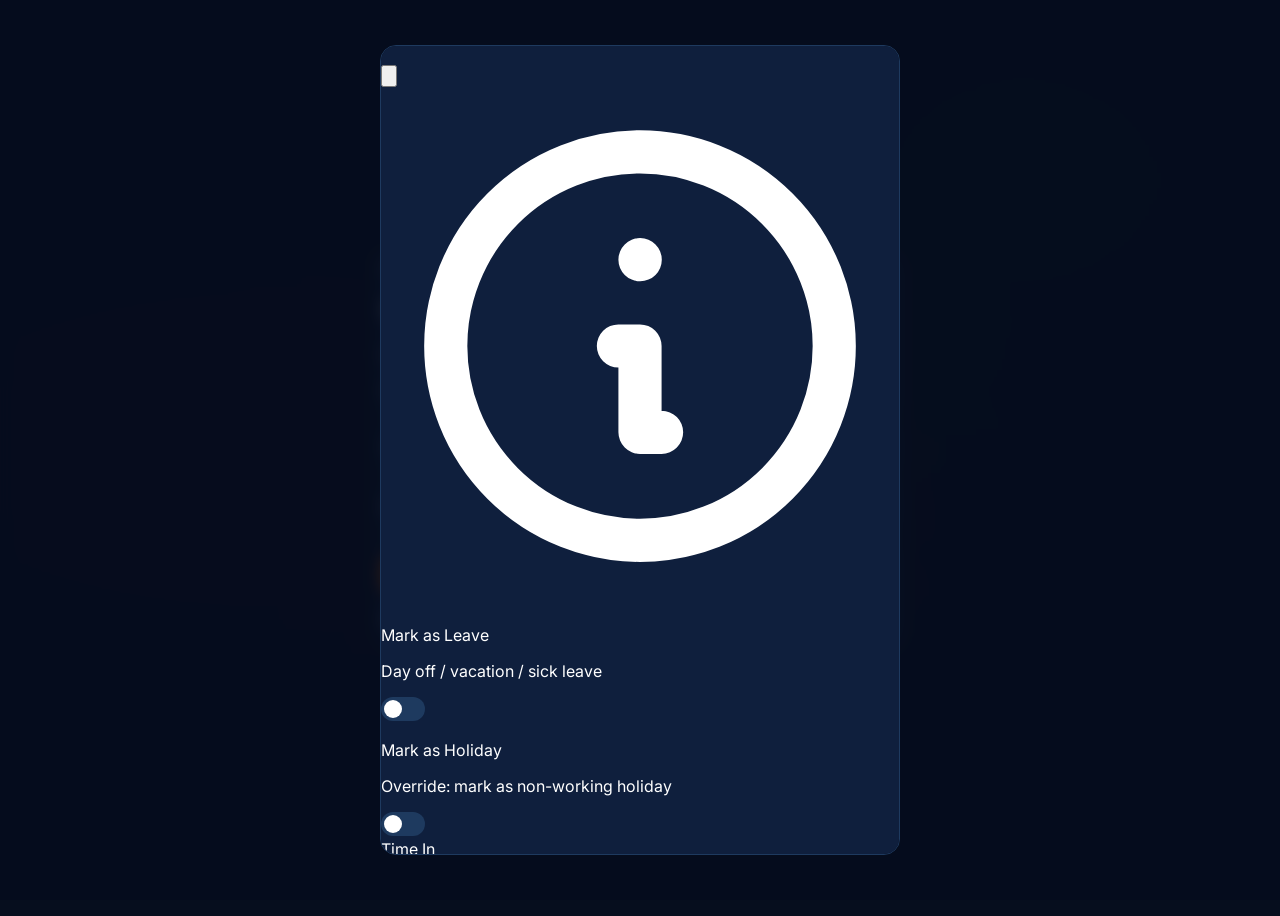
==== app.html @ bf080480 "Add Vercel Analytics for tracking page views in app and index HTML files" ====
<!DOCTYPE html>
<html lang="en" class="dark">
<head>
  <meta charset="UTF-8" />
  <meta name="viewport" content="width=device-width, initial-scale=1.0" />
  <title>InternTrack — Designblue Philippines Inc.</title>
  <!-- Vercel Analytics — tracks page views, no cookies, GDPR-friendly -->
  <script>window.va = window.va || function () { (window.vaq = window.vaq || []).push(arguments); };</script>
  <script defer src="/_vercel/insights/script.js"></script>

  <script src="https://cdn.tailwindcss.com"></script>
  <link rel="preconnect" href="https://fonts.googleapis.com" />
  <link href="https://fonts.googleapis.com/css2?family=Inter:wght@300;400;500;600;700;800&display=swap" rel="stylesheet" />
  <link rel="stylesheet" href="styles.css" />

  <!-- Firebase SDK (auth only — no database needed) -->
  <script src="https://www.gstatic.com/firebasejs/9.23.0/firebase-app-compat.js"></script>
  <script src="https://www.gstatic.com/firebasejs/9.23.0/firebase-auth-compat.js"></script>
  <script src="firebase-config.js"></script>
</head>
<body>

<div class="bg-animated"></div>

<!-- App Shell -->
<div id="app" class="relative z-10 min-h-screen flex flex-col">

  <!-- Navbar -->
  <nav class="sticky top-0 z-50 border-b border-[#1e3a5f] bg-[#060E1E]/90 backdrop-blur-md">
    <div class="max-w-6xl mx-auto px-4 py-3 flex items-center justify-between">

      <!-- Logo -->
      <a href="index.html" class="flex items-center gap-3 no-underline">
        <div class="w-8 h-8 rounded-lg bg-gradient-to-br from-[#FF6B00] to-[#FF8C00] flex items-center justify-center font-black text-sm">IT</div>
        <span class="font-bold text-white text-lg">InternTrack</span>
      </a>

      <!-- Nav + user -->
      <div class="flex items-center gap-1">
        <button class="nav-link" id="nav-dashboard" onclick="showView('dashboard')">Dashboard</button>
        <button class="nav-link" id="nav-calendar"  onclick="showView('calendar')">Calendar</button>
        <button class="nav-link" id="nav-settings"  onclick="showView('settings')">
          <svg class="w-4 h-4" fill="none" stroke="currentColor" viewBox="0 0 24 24">
            <path stroke-linecap="round" stroke-linejoin="round" stroke-width="2"
              d="M10.325 4.317c.426-1.756 2.924-1.756 3.35 0a1.724 1.724 0 002.573 1.066c1.543-.94 3.31.826 2.37 2.37a1.724 1.724 0 001.065 2.572c1.756.426 1.756 2.924 0 3.35a1.724 1.724 0 00-1.066 2.573c.94 1.543-.826 3.31-2.37 2.37a1.724 1.724 0 00-2.572 1.065c-.426 1.756-2.924 1.756-3.35 0a1.724 1.724 0 00-2.573-1.066c-1.543.94-3.31-.826-2.37-2.37a1.724 1.724 0 00-1.065-2.572c-1.756-.426-1.756-2.924 0-3.35a1.724 1.724 0 001.066-2.573c-.94-1.543.826-3.31 2.37-2.37.996.608 2.296.07 2.572-1.065z"/>
            <circle cx="12" cy="12" r="3"/>
          </svg>
        </button>

        <!-- User info + sign out (shown when logged in) -->
        <div id="user-info" class="hidden items-center gap-2 ml-2 pl-2 border-l border-[#1e3a5f]">
          <img id="user-avatar" class="w-7 h-7 rounded-full object-cover hidden" src="" alt="" />
          <span id="user-email" class="text-xs text-[#475569] max-w-[120px] truncate hidden md:block"></span>
          <button onclick="signOutUser()" class="nav-link text-xs px-2 py-1 text-[#475569] hover:text-[#EF4444]" title="Sign out">
            <svg class="w-4 h-4" fill="none" stroke="currentColor" viewBox="0 0 24 24">
              <path stroke-linecap="round" stroke-linejoin="round" stroke-width="2" d="M17 16l4-4m0 0l-4-4m4 4H7m6 4v1a3 3 0 01-3 3H6a3 3 0 01-3-3V7a3 3 0 013-3h4a3 3 0 013 3v1"/>
            </svg>
          </button>
        </div>
      </div>
    </div>
  </nav>

  <!-- Loading overlay (while checking auth) -->
  <div id="auth-loading" class="fixed inset-0 z-50 bg-[#060E1E] flex flex-col items-center justify-center">
    <div class="w-12 h-12 rounded-xl bg-gradient-to-br from-[#FF6B00] to-[#FF8C00] flex items-center justify-center font-black text-lg mb-4" style="animation:spin 2s linear infinite">IT</div>
    <p class="text-[#475569] text-sm">Loading...</p>
  </div>

  <!-- Main Content -->
  <main class="flex-1 max-w-6xl mx-auto px-4 py-6 w-full">
    <div id="view-dashboard" class="view hidden"></div>
    <div id="view-calendar"  class="view hidden"></div>
    <div id="view-settings"  class="view hidden"></div>
  </main>

</div>

<!-- Onboarding Modal -->
<div id="modal-onboarding" class="modal-backdrop hidden">
  <div class="modal-box p-8">
    <div class="flex items-center gap-3 mb-6">
      <div class="w-10 h-10 rounded-xl bg-gradient-to-br from-[#FF6B00] to-[#FF8C00] flex items-center justify-center font-black">IT</div>
      <div>
        <h2 class="text-xl font-bold text-white">Welcome to InternTrack</h2>
        <p class="text-[#94A3B8] text-sm">Let's set up your internship profile</p>
      </div>
    </div>
    <div class="space-y-4">
      <div>
        <label class="block text-sm font-medium text-[#94A3B8] mb-1.5">Company Name</label>
        <input id="ob-company" class="input-field" type="text" value="Designblue Philippines Inc." placeholder="Your company name" />
      </div>
      <div>
        <label class="block text-sm font-medium text-[#94A3B8] mb-1.5">Total Required Internship Hours</label>
        <input id="ob-hours" class="input-field" type="number" placeholder="e.g. 486" min="1" />
      </div>
      <div>
        <label class="block text-sm font-medium text-[#94A3B8] mb-1.5">Internship Start Date</label>
        <input id="ob-start" class="input-field" type="date" />
      </div>
    </div>
    <div class="mt-6 flex gap-3">
      <button class="btn-primary flex-1 text-sm py-3" onclick="saveOnboarding()">Save &amp; Start Tracking</button>
    </div>
    <p class="text-center text-xs text-[#475569] mt-3">All data is stored locally on your device</p>
  </div>
</div>

<!-- Day Log Modal -->
<div id="modal-daylog" class="modal-backdrop hidden" onclick="closeDayLogOutside(event)">
  <div class="modal-box p-6" id="daylog-box">

    <div class="flex items-start justify-between mb-4">
      <div>
        <h3 class="text-lg font-bold text-white" id="daylog-title"></h3>
        <p class="text-[#94A3B8] text-sm" id="daylog-subtitle"></p>
      </div>
      <button onclick="closeDayLog()" class="text-[#475569] hover:text-white transition-colors p-1">
        <svg class="w-5 h-5" fill="none" stroke="currentColor" viewBox="0 0 24 24">
          <path stroke-linecap="round" stroke-linejoin="round" stroke-width="2" d="M6 18L18 6M6 6l12 12"/>
        </svg>
      </button>
    </div>

    <!-- Holiday notice -->
    <div id="daylog-holiday-notice" class="hidden mb-4 p-3 rounded-lg bg-[#FF6B00]/10 border border-[#FF6B00]/30 text-sm text-[#FF6B00] flex items-center gap-2">
      <svg class="w-4 h-4 flex-shrink-0" fill="none" stroke="currentColor" viewBox="0 0 24 24">
        <path stroke-linecap="round" stroke-linejoin="round" stroke-width="2" d="M13 16h-1v-4h-1m1-4h.01M21 12a9 9 0 11-18 0 9 9 0 0118 0z"/>
      </svg>
      <span id="daylog-holiday-name"></span>
    </div>

    <!-- Toggles -->
    <div class="space-y-3 mb-5">
      <div class="flex items-center justify-between p-3 rounded-lg bg-[#0A1628] border border-[#1e3a5f]">
        <div>
          <p class="text-sm font-medium text-white">Mark as Leave</p>
          <p class="text-xs text-[#475569]">Day off / vacation / sick leave</p>
        </div>
        <button class="toggle-btn" id="toggle-leave" onclick="toggleLeave()"></button>
      </div>
      <div class="flex items-center justify-between p-3 rounded-lg bg-[#0A1628] border border-[#1e3a5f]">
        <div>
          <p class="text-sm font-medium text-white">Mark as Holiday</p>
          <p class="text-xs text-[#475569]">Override: mark as non-working holiday</p>
        </div>
        <button class="toggle-btn" id="toggle-holiday" onclick="toggleHoliday()"></button>
      </div>
    </div>

    <!-- Time logging -->
    <div id="daylog-timesection">
      <div class="border-t border-[#1e3a5f] pt-4 space-y-4">
        <div class="grid grid-cols-2 gap-3">
          <div>
            <label class="block text-xs font-medium text-[#94A3B8] mb-1.5">Time In</label>
            <input id="dl-timein" class="input-field text-sm" type="time" onchange="calcHours()" />
          </div>
          <div>
            <label class="block text-xs font-medium text-[#94A3B8] mb-1.5">Time Out</label>
            <input id="dl-timeout" class="input-field text-sm" type="time" onchange="calcHours()" />
          </div>
        </div>
        <div class="flex items-center justify-between p-3 rounded-lg bg-[#0A1628] border border-[#1e3a5f]">
          <div>
            <p class="text-sm font-medium text-white">Lunch Break</p>
            <p class="text-xs text-[#475569]">Toggle on to include break in hours (no deduction)</p>
          </div>
          <button class="toggle-btn" id="toggle-lunch" onclick="toggleLunch()"></button>
        </div>
        <div id="hours-display" class="p-3 rounded-lg bg-[#060E1E] border border-[#1e3a5f] text-center">
          <p class="text-xs text-[#475569] mb-0.5">Hours Rendered</p>
          <p class="text-2xl font-bold text-[#22C55E]" id="hours-value">—</p>
        </div>
      </div>
    </div>

    <div class="flex gap-3 mt-5">
      <button class="btn-primary flex-1 text-sm py-2.5" onclick="saveDayLog()">Save Log</button>
      <button class="btn-danger text-sm py-2.5 px-4"    onclick="clearDayLog()">Clear</button>
    </div>
  </div>
</div>

<style>
  @keyframes spin {
    0%   { transform: rotate(0deg); }
    100% { transform: rotate(360deg); }
  }
</style>

<script src="app.js"></script>
</body>
</html>
---- styles.css ----
* {
  font-family: 'Inter', system-ui, sans-serif;
  box-sizing: border-box;
}

body {
  background: #060E1E;
  color: #fff;
  min-height: 100vh;
  overflow-x: hidden;
}

/* =====================================================
   ANIMATED BACKGROUND
   ===================================================== */
.bg-animated {
  position: fixed;
  inset: 0;
  z-index: 0;
  pointer-events: none;
  background:
    radial-gradient(ellipse at 20% 50%, rgba(255, 107, 0, 0.05) 0%, transparent 60%),
    radial-gradient(ellipse at 80% 20%, rgba(10, 22, 40, 0.8) 0%, transparent 60%),
    #060E1E;
}

.bg-animated::after {
  content: '';
  position: absolute;
  inset: 0;
  background: radial-gradient(ellipse at 60% 80%, rgba(255, 107, 0, 0.03) 0%, transparent 50%);
  animation: bgPulse 8s ease-in-out infinite alternate;
}

@keyframes bgPulse {
  0%   { opacity: 0.5; transform: scale(1); }
  100% { opacity: 1;   transform: scale(1.1); }
}

/* =====================================================
   GLOW EFFECTS
   ===================================================== */
.glow-orange {
  box-shadow: 0 0 12px #FF6B00, 0 0 24px rgba(255, 107, 0, 0.4);
}

/* =====================================================
   BUTTONS
   ===================================================== */
.btn-primary {
  background: linear-gradient(135deg, #FF6B00, #FF8C00);
  color: #fff;
  border: none;
  cursor: pointer;
  transition: all 0.2s ease;
  border-radius: 8px;
  padding: 10px 20px;
  font-weight: 600;
}

.btn-primary:hover {
  box-shadow: 0 0 16px #FF6B00, 0 0 32px rgba(255, 107, 0, 0.5);
  transform: translateY(-1px);
}

.btn-secondary {
  background: #0F1F3D;
  color: #94A3B8;
  border: 1px solid #1e3a5f;
  cursor: pointer;
  transition: all 0.2s ease;
  border-radius: 8px;
  padding: 10px 20px;
  font-weight: 500;
}

.btn-secondary:hover {
  border-color: #FF6B00;
  color: #fff;
  box-shadow: 0 0 8px rgba(255, 107, 0, 0.3);
}

.btn-danger {
  background: transparent;
  color: #EF4444;
  border: 1px solid #EF4444;
  cursor: pointer;
  transition: all 0.2s ease;
  border-radius: 8px;
  padding: 10px 20px;
  font-weight: 500;
}

.btn-danger:hover {
  background: #EF4444;
  color: #fff;
  box-shadow: 0 0 12px rgba(239, 68, 68, 0.5);
}

/* =====================================================
   CARDS
   ===================================================== */
.card {
  background: #0F1F3D;
  border: 1px solid #1e3a5f;
  border-radius: 12px;
}

.card-hover {
  transition: all 0.2s ease;
  cursor: pointer;
}

.card-hover:hover {
  border-color: #FF6B00;
  box-shadow: 0 0 16px rgba(255, 107, 0, 0.2);
  transform: translateY(-2px);
}

/* =====================================================
   INPUT FIELDS
   ===================================================== */
.input-field {
  background: #0A1628;
  border: 1px solid #1e3a5f;
  color: #fff;
  border-radius: 8px;
  padding: 10px 14px;
  width: 100%;
  transition: all 0.2s ease;
  outline: none;
}

.input-field:focus {
  border-color: #FF6B00;
  box-shadow: 0 0 0 2px rgba(255, 107, 0, 0.2);
}

.input-field::placeholder {
  color: #475569;
}

/* =====================================================
   NAVBAR
   ===================================================== */
.nav-link {
  color: #94A3B8;
  transition: all 0.2s ease;
  cursor: pointer;
  padding: 6px 12px;
  border-radius: 6px;
  font-weight: 500;
}

.nav-link:hover {
  color: #FF6B00;
  background: rgba(255, 107, 0, 0.1);
}

.nav-link.active {
  color: #FF6B00;
  background: rgba(255, 107, 0, 0.15);
}

/* =====================================================
   MODALS
   ===================================================== */
.modal-backdrop {
  position: fixed;
  inset: 0;
  background: rgba(6, 14, 30, 0.85);
  backdrop-filter: blur(8px);
  z-index: 100;
  display: flex;
  align-items: center;
  justify-content: center;
  animation: fadeIn 0.2s ease;
}

.modal-box {
  background: #0F1F3D;
  border: 1px solid #1e3a5f;
  border-radius: 16px;
  max-width: 520px;
  width: 92%;
  max-height: 90vh;
  overflow-y: auto;
  animation: slideUp 0.25s ease;
}

@keyframes fadeIn {
  from { opacity: 0; }
  to   { opacity: 1; }
}

@keyframes slideUp {
  from { opacity: 0; transform: translateY(20px); }
  to   { opacity: 1; transform: translateY(0); }
}

/* =====================================================
   CALENDAR
   ===================================================== */
.cal-day {
  aspect-ratio: 1;
  border-radius: 8px;
  border: 1px solid transparent;
  cursor: pointer;
  transition: all 0.2s ease;
  position: relative;
  min-height: 64px;
  padding: 4px;
  display: flex;
  flex-direction: column;
  align-items: flex-start;
  justify-content: flex-start;
}

.cal-day:hover {
  border-color: #FF6B00;
  box-shadow: 0 0 12px #FF6B00, 0 0 24px rgba(255, 107, 0, 0.3);
}

.cal-day.today {
  border-color: #FF6B00;
  box-shadow: 0 0 8px rgba(255, 107, 0, 0.5);
}

.cal-day.holiday-day { background: rgba(255, 107, 0, 0.08); }
.cal-day.leave-day   { background: rgba(245, 158, 11, 0.1); }
.cal-day.logged-day  { background: rgba(34, 197, 94, 0.08); }
.cal-day.future-day  { opacity: 0.45; }
.cal-day.other-month { opacity: 0.25; pointer-events: none; }

/* =====================================================
   PROGRESS RING
   ===================================================== */
.progress-ring { transform: rotate(-90deg); }

.progress-ring-fill {
  transition: stroke-dashoffset 1s ease;
  stroke-linecap: round;
}

/* =====================================================
   TOAST NOTIFICATIONS
   ===================================================== */
.toast {
  position: fixed;
  bottom: 24px;
  right: 24px;
  z-index: 200;
  background: #0F1F3D;
  border: 1px solid #FF6B00;
  box-shadow: 0 0 16px rgba(255, 107, 0, 0.4);
  border-radius: 10px;
  padding: 12px 20px;
  color: #fff;
  font-weight: 500;
  animation: toastIn 0.3s ease;
  min-width: 220px;
}

@keyframes toastIn {
  from { opacity: 0; transform: translateY(10px); }
  to   { opacity: 1; transform: translateY(0); }
}

@keyframes toastOut {
  from { opacity: 1; transform: translateY(0); }
  to   { opacity: 0; transform: translateY(10px); }
}

/* =====================================================
   VIEW TRANSITIONS
   ===================================================== */
.view { animation: fadeIn 0.25s ease; }

/* =====================================================
   CUSTOM SCROLLBAR
   ===================================================== */
::-webkit-scrollbar       { width: 6px; }
::-webkit-scrollbar-track { background: #0A1628; }
::-webkit-scrollbar-thumb { background: #1e3a5f; border-radius: 3px; }
::-webkit-scrollbar-thumb:hover { background: #FF6B00; }

/* =====================================================
   TOGGLE SWITCH
   ===================================================== */
.toggle-btn {
  width: 44px;
  height: 24px;
  border-radius: 12px;
  background: #1e3a5f;
  position: relative;
  cursor: pointer;
  transition: all 0.2s ease;
  border: none;
}

.toggle-btn.on {
  background: #FF6B00;
  box-shadow: 0 0 8px rgba(255, 107, 0, 0.5);
}

.toggle-btn::after {
  content: '';
  position: absolute;
  top: 3px;
  left: 3px;
  width: 18px;
  height: 18px;
  border-radius: 50%;
  background: #fff;
  transition: all 0.2s ease;
}

.toggle-btn.on::after {
  transform: translateX(20px);
}

/* =====================================================
   BADGES
   ===================================================== */
.badge {
  display: inline-flex;
  align-items: center;
  padding: 2px 8px;
  border-radius: 4px;
  font-size: 10px;
  font-weight: 700;
  text-transform: uppercase;
  letter-spacing: 0.05em;
}

.badge-holiday { background: rgba(255, 107, 0, 0.2); color: #FF6B00; }
.badge-leave   { background: rgba(245, 158, 11, 0.2); color: #F59E0B; }
.badge-logged  { background: rgba(34, 197, 94, 0.2);  color: #22C55E; }

/* =====================================================
   ACTIVITY FEED
   ===================================================== */
.activity-item {
  border-left: 2px solid #1e3a5f;
  padding-left: 12px;
  transition: all 0.2s ease;
}

.activity-item:hover {
  border-left-color: #FF6B00;
}
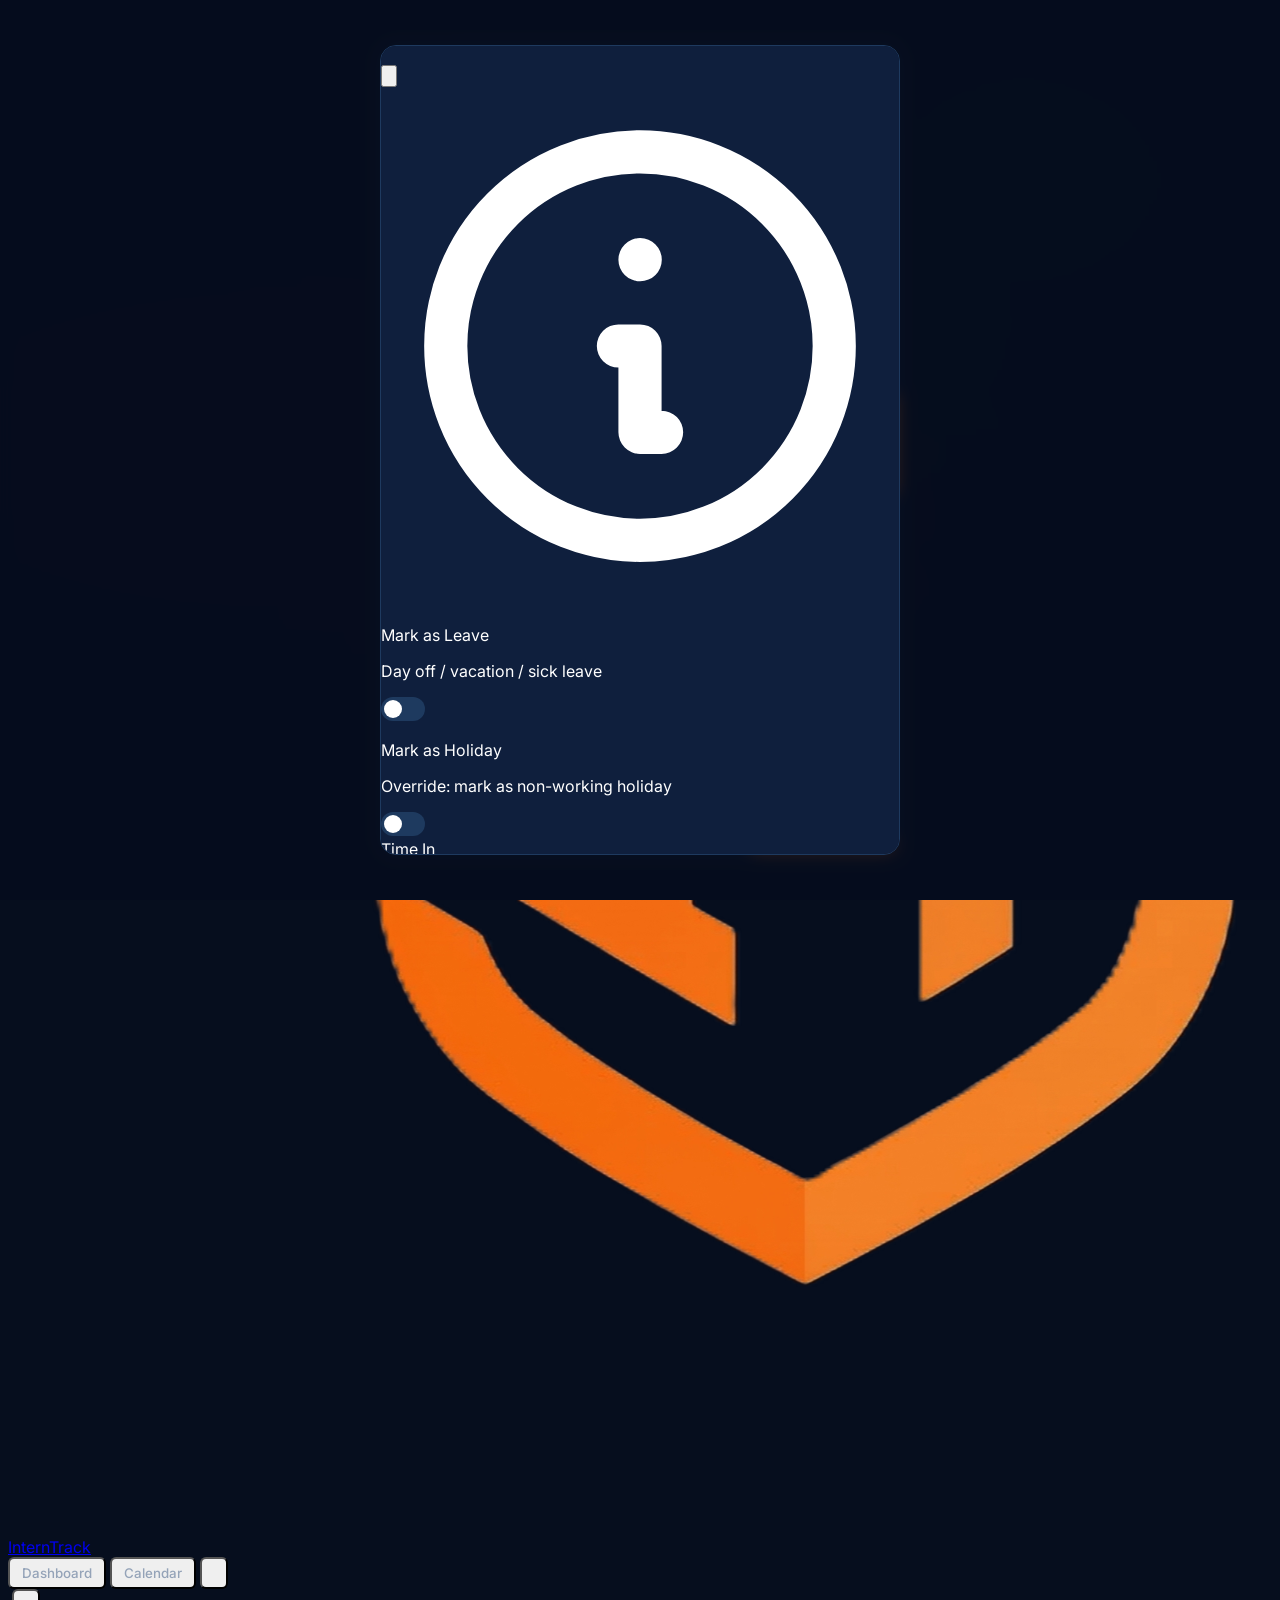
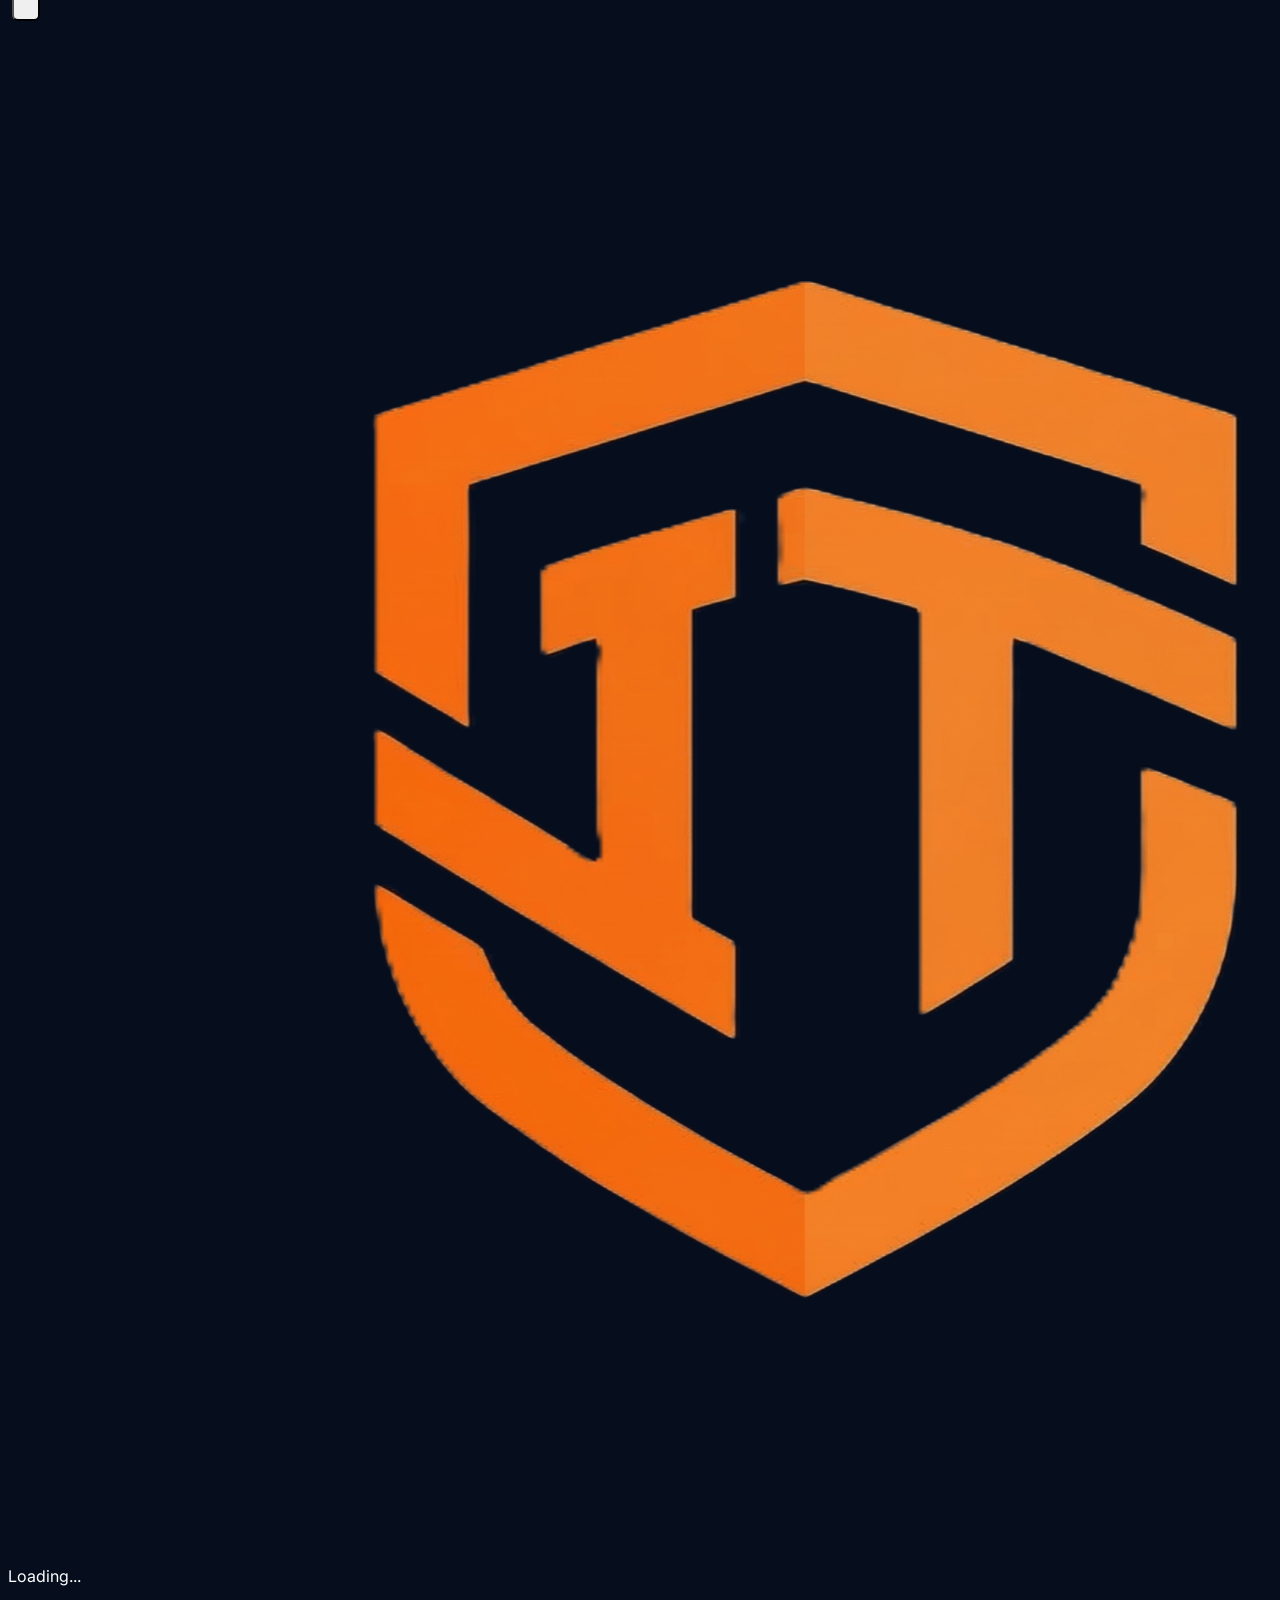
==== commit dcb6ba91: "Add favicon and replace logo placeholders with actual image in app and index HTML files" ====
--- a/app.html
+++ b/app.html
@@ -4,6 +4,7 @@
   <meta charset="UTF-8" />
   <meta name="viewport" content="width=device-width, initial-scale=1.0" />
   <title>InternTrack — Designblue Philippines Inc.</title>
+  <link rel="icon" type="image/png" href="IT Logo.png" />
   <!-- Vercel Analytics — tracks page views, no cookies, GDPR-friendly -->
   <script>window.va = window.va || function () { (window.vaq = window.vaq || []).push(arguments); };</script>
   <script defer src="/_vercel/insights/script.js"></script>
@@ -31,7 +32,7 @@
 
       <!-- Logo -->
       <a href="index.html" class="flex items-center gap-3 no-underline">
-        <div class="w-8 h-8 rounded-lg bg-gradient-to-br from-[#FF6B00] to-[#FF8C00] flex items-center justify-center font-black text-sm">IT</div>
+        <img src="IT Logo.png" alt="InternTrack" class="w-8 h-8 object-contain" />
         <span class="font-bold text-white text-lg">InternTrack</span>
       </a>
 
@@ -63,7 +64,7 @@
 
   <!-- Loading overlay (while checking auth) -->
   <div id="auth-loading" class="fixed inset-0 z-50 bg-[#060E1E] flex flex-col items-center justify-center">
-    <div class="w-12 h-12 rounded-xl bg-gradient-to-br from-[#FF6B00] to-[#FF8C00] flex items-center justify-center font-black text-lg mb-4" style="animation:spin 2s linear infinite">IT</div>
+    <img src="IT Logo.png" alt="InternTrack" class="w-12 h-12 object-contain mb-4" style="animation:spin 2s linear infinite" />
     <p class="text-[#475569] text-sm">Loading...</p>
   </div>
 
@@ -80,7 +81,7 @@
 <div id="modal-onboarding" class="modal-backdrop hidden">
   <div class="modal-box p-8">
     <div class="flex items-center gap-3 mb-6">
-      <div class="w-10 h-10 rounded-xl bg-gradient-to-br from-[#FF6B00] to-[#FF8C00] flex items-center justify-center font-black">IT</div>
+      <img src="IT Logo.png" alt="InternTrack" class="w-10 h-10 object-contain" />
       <div>
         <h2 class="text-xl font-bold text-white">Welcome to InternTrack</h2>
         <p class="text-[#94A3B8] text-sm">Let's set up your internship profile</p>
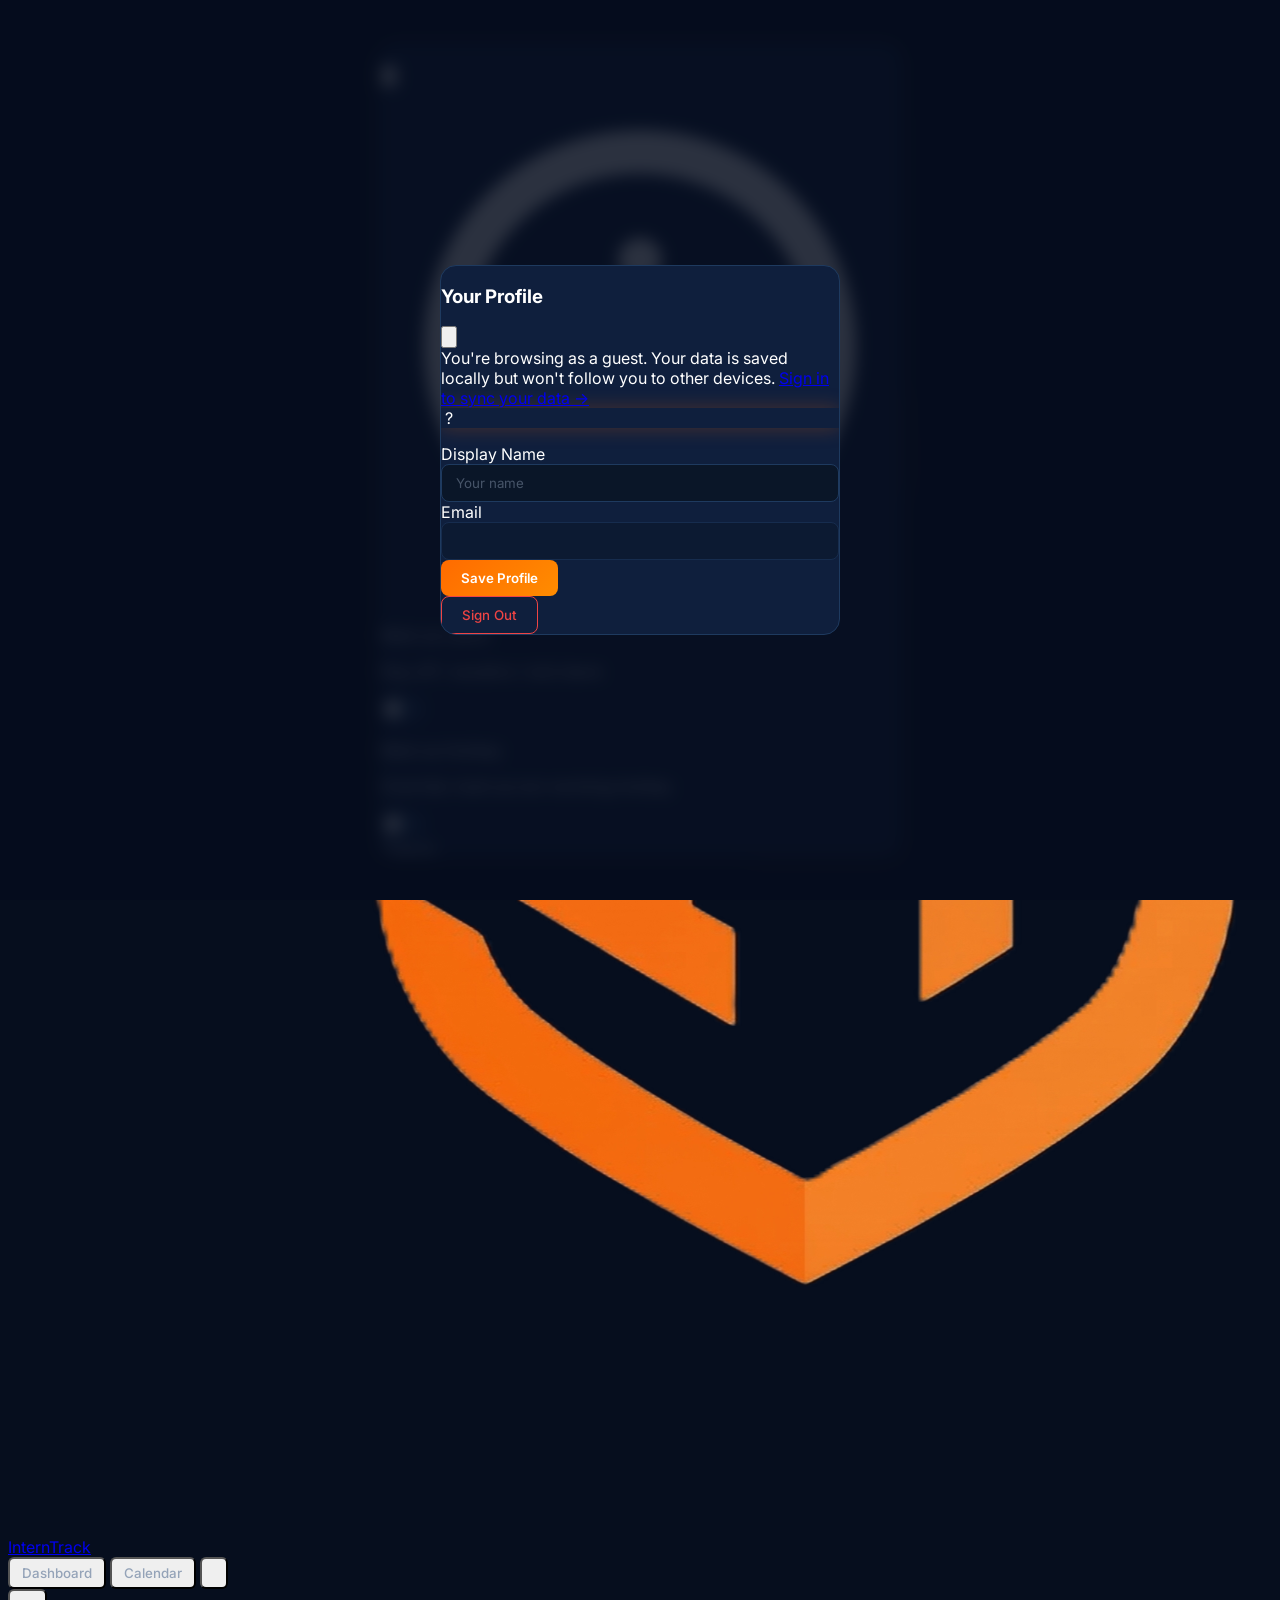
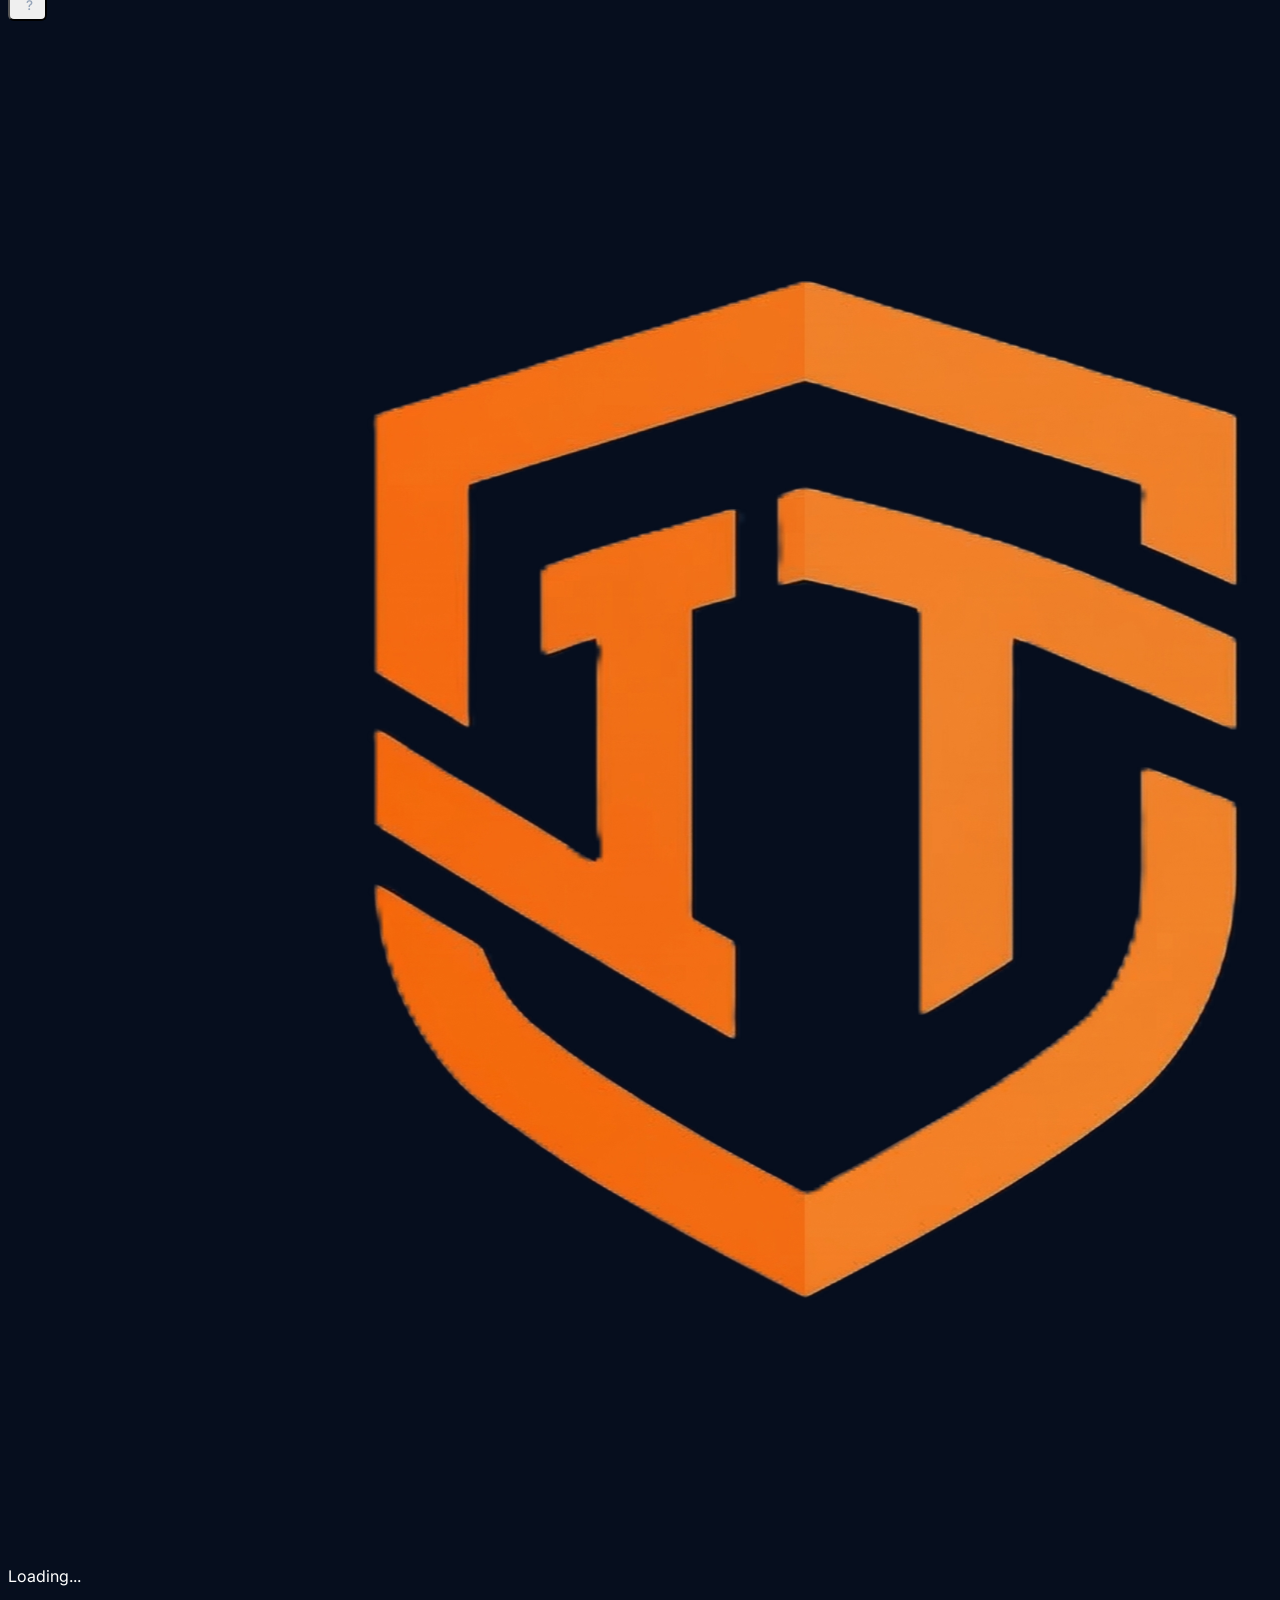
==== commit d77732ca: "Implement profile modal and guest access features; enhance user info display and styling" ====
--- a/app.html
+++ b/app.html
@@ -48,14 +48,14 @@
           </svg>
         </button>
 
-        <!-- User info + sign out (shown when logged in) -->
+        <!-- User info — click to open profile modal -->
         <div id="user-info" class="hidden items-center gap-2 ml-2 pl-2 border-l border-[#1e3a5f]">
-          <img id="user-avatar" class="w-7 h-7 rounded-full object-cover hidden" src="" alt="" />
-          <span id="user-email" class="text-xs text-[#475569] max-w-[120px] truncate hidden md:block"></span>
-          <button onclick="signOutUser()" class="nav-link text-xs px-2 py-1 text-[#475569] hover:text-[#EF4444]" title="Sign out">
-            <svg class="w-4 h-4" fill="none" stroke="currentColor" viewBox="0 0 24 24">
-              <path stroke-linecap="round" stroke-linejoin="round" stroke-width="2" d="M17 16l4-4m0 0l-4-4m4 4H7m6 4v1a3 3 0 01-3 3H6a3 3 0 01-3-3V7a3 3 0 013-3h4a3 3 0 013 3v1"/>
-            </svg>
+          <button onclick="openProfile()" class="flex items-center gap-2 nav-link px-2 py-1 rounded-lg" title="View profile">
+            <div id="user-avatar-wrap" class="w-7 h-7 rounded-full overflow-hidden flex items-center justify-center bg-gradient-to-br from-[#FF6B00] to-[#FF8C00] text-white text-xs font-bold flex-shrink-0">
+              <img id="user-avatar" class="w-full h-full object-cover hidden" src="" alt="" />
+              <span id="user-initials">?</span>
+            </div>
+            <span id="user-email" class="text-xs text-[#94A3B8] max-w-[120px] truncate hidden md:block"></span>
           </button>
         </div>
       </div>
@@ -184,6 +184,60 @@
   </div>
 </div>
 
+<!-- Profile Modal -->
+<div id="modal-profile" class="modal-backdrop hidden" onclick="closeProfileOutside(event)">
+  <div class="modal-box p-6" id="profile-box" style="max-width:400px">
+
+    <div class="flex items-start justify-between mb-5">
+      <h3 class="text-lg font-bold text-white">Your Profile</h3>
+      <button onclick="closeProfile()" class="text-[#475569] hover:text-white transition-colors p-1">
+        <svg class="w-5 h-5" fill="none" stroke="currentColor" viewBox="0 0 24 24">
+          <path stroke-linecap="round" stroke-linejoin="round" stroke-width="2" d="M6 18L18 6M6 6l12 12"/>
+        </svg>
+      </button>
+    </div>
+
+    <!-- Guest notice -->
+    <div id="profile-guest-notice" class="hidden mb-4 p-3 rounded-lg bg-[#F59E0B]/10 border border-[#F59E0B]/30 text-sm text-[#F59E0B]">
+      You're browsing as a guest. Your data is saved locally but won't follow you to other devices.
+      <a href="index.html" class="block mt-2 font-semibold underline underline-offset-2 hover:text-white transition-colors">Sign in to sync your data →</a>
+    </div>
+
+    <!-- Avatar -->
+    <div class="flex flex-col items-center gap-3 mb-6">
+      <div id="profile-avatar-wrap" class="w-20 h-20 rounded-full overflow-hidden flex items-center justify-center bg-gradient-to-br from-[#FF6B00] to-[#FF8C00] text-white text-2xl font-black flex-shrink-0 ring-4 ring-[#FF6B00]/30">
+        <img id="profile-avatar-img" class="w-full h-full object-cover hidden" src="" alt="" />
+        <span id="profile-avatar-initials">?</span>
+      </div>
+      <div class="text-center">
+        <p id="profile-display-name" class="font-semibold text-white"></p>
+        <p id="profile-email-display" class="text-xs text-[#94A3B8] mt-0.5"></p>
+      </div>
+    </div>
+
+    <!-- Edit form (hidden for guests) -->
+    <div id="profile-edit-form">
+      <div class="space-y-3">
+        <div>
+          <label class="block text-xs font-medium text-[#94A3B8] mb-1.5">Display Name</label>
+          <input id="profile-name-input" class="input-field text-sm" type="text" placeholder="Your name" />
+        </div>
+        <div>
+          <label class="block text-xs font-medium text-[#94A3B8] mb-1.5">Email</label>
+          <input id="profile-email-input" class="input-field text-sm" type="email" disabled style="opacity:0.5;cursor:not-allowed" />
+        </div>
+      </div>
+      <button class="btn-primary w-full py-2.5 text-sm mt-4" onclick="saveProfile()">Save Profile</button>
+    </div>
+
+    <!-- Sign out -->
+    <div class="mt-4 pt-4 border-t border-[#1e3a5f]">
+      <button onclick="signOutUser()" class="btn-danger w-full py-2.5 text-sm">Sign Out</button>
+    </div>
+
+  </div>
+</div>
+
 <style>
   @keyframes spin {
     0%   { transform: rotate(0deg); }
--- a/styles.css
+++ b/styles.css
@@ -243,6 +243,21 @@
 }
 
 /* =====================================================
+   PROFILE AVATAR
+   ===================================================== */
+#user-avatar-wrap {
+  transition: box-shadow 0.2s ease;
+}
+
+#user-avatar-wrap:hover {
+  box-shadow: 0 0 10px rgba(255,107,0,0.5);
+}
+
+#profile-avatar-wrap {
+  box-shadow: 0 0 20px rgba(255,107,0,0.25);
+}
+
+/* =====================================================
    TOAST NOTIFICATIONS
    ===================================================== */
 .toast {
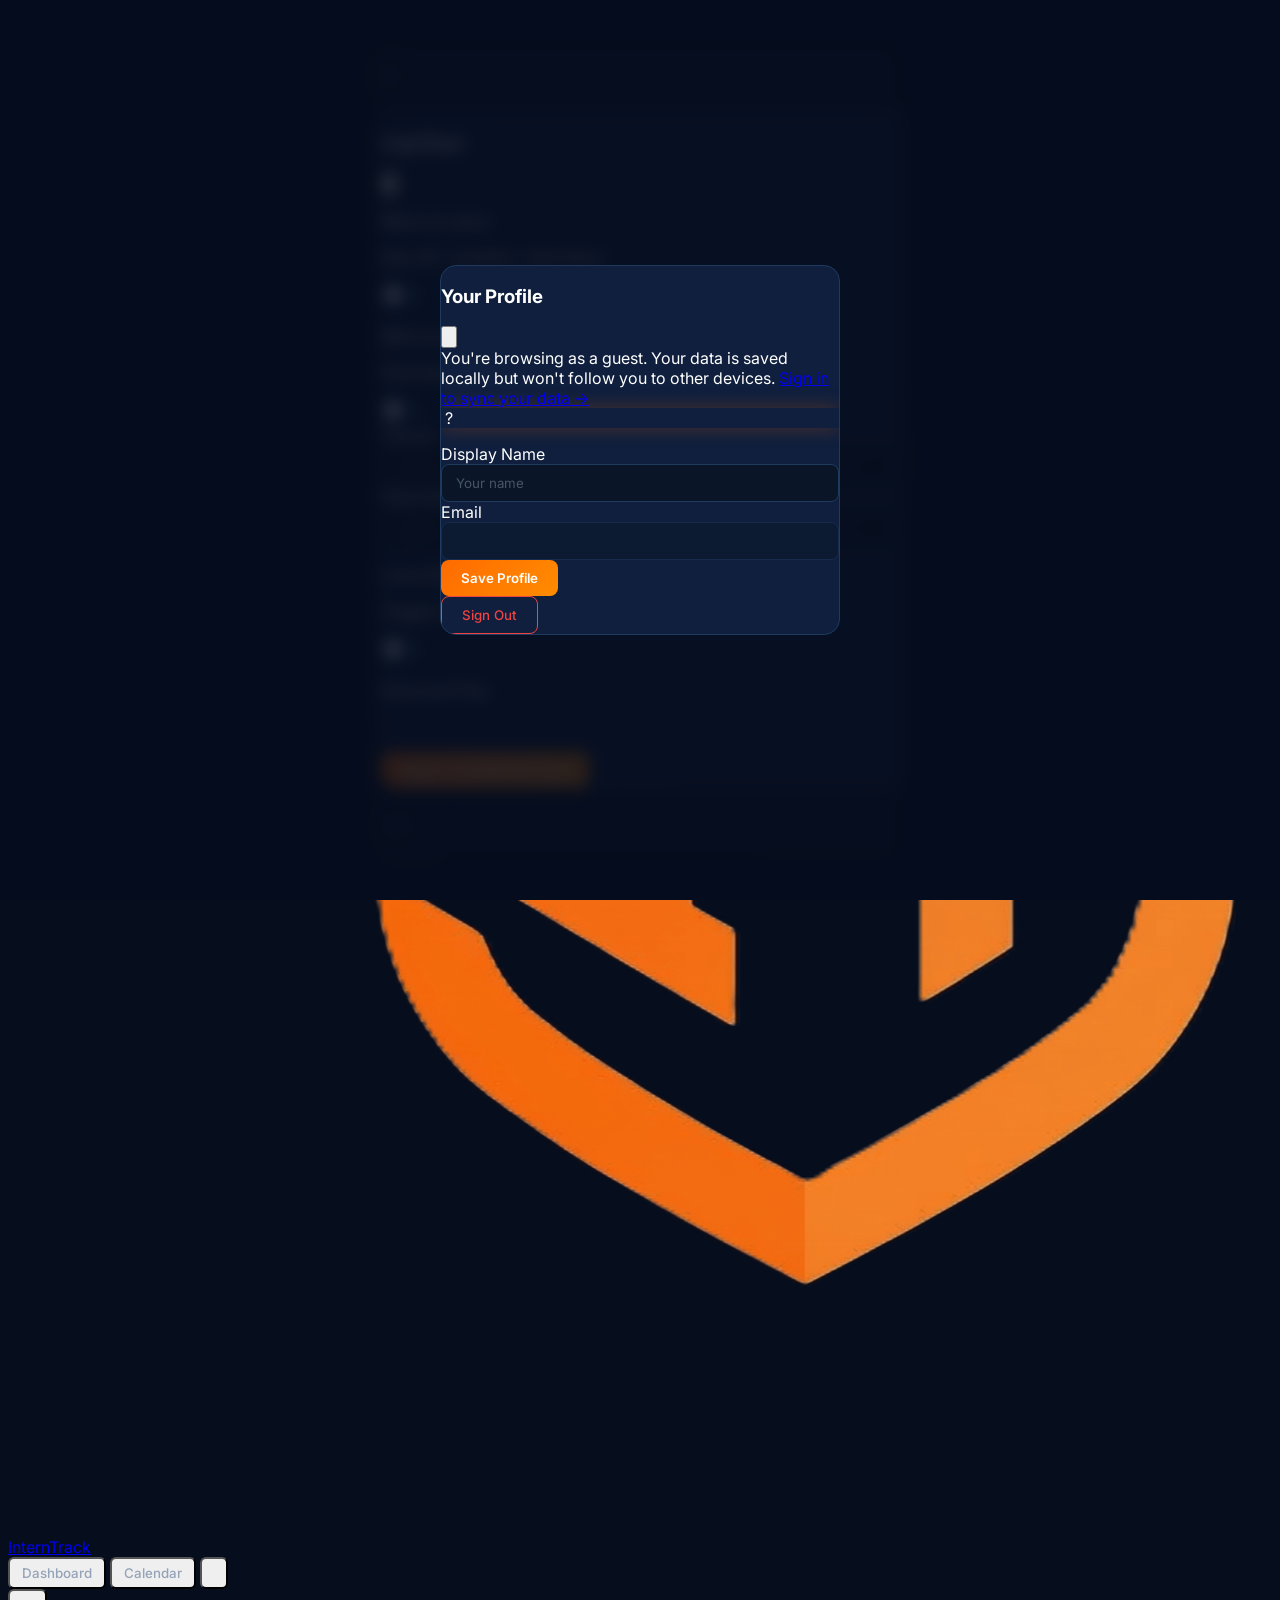
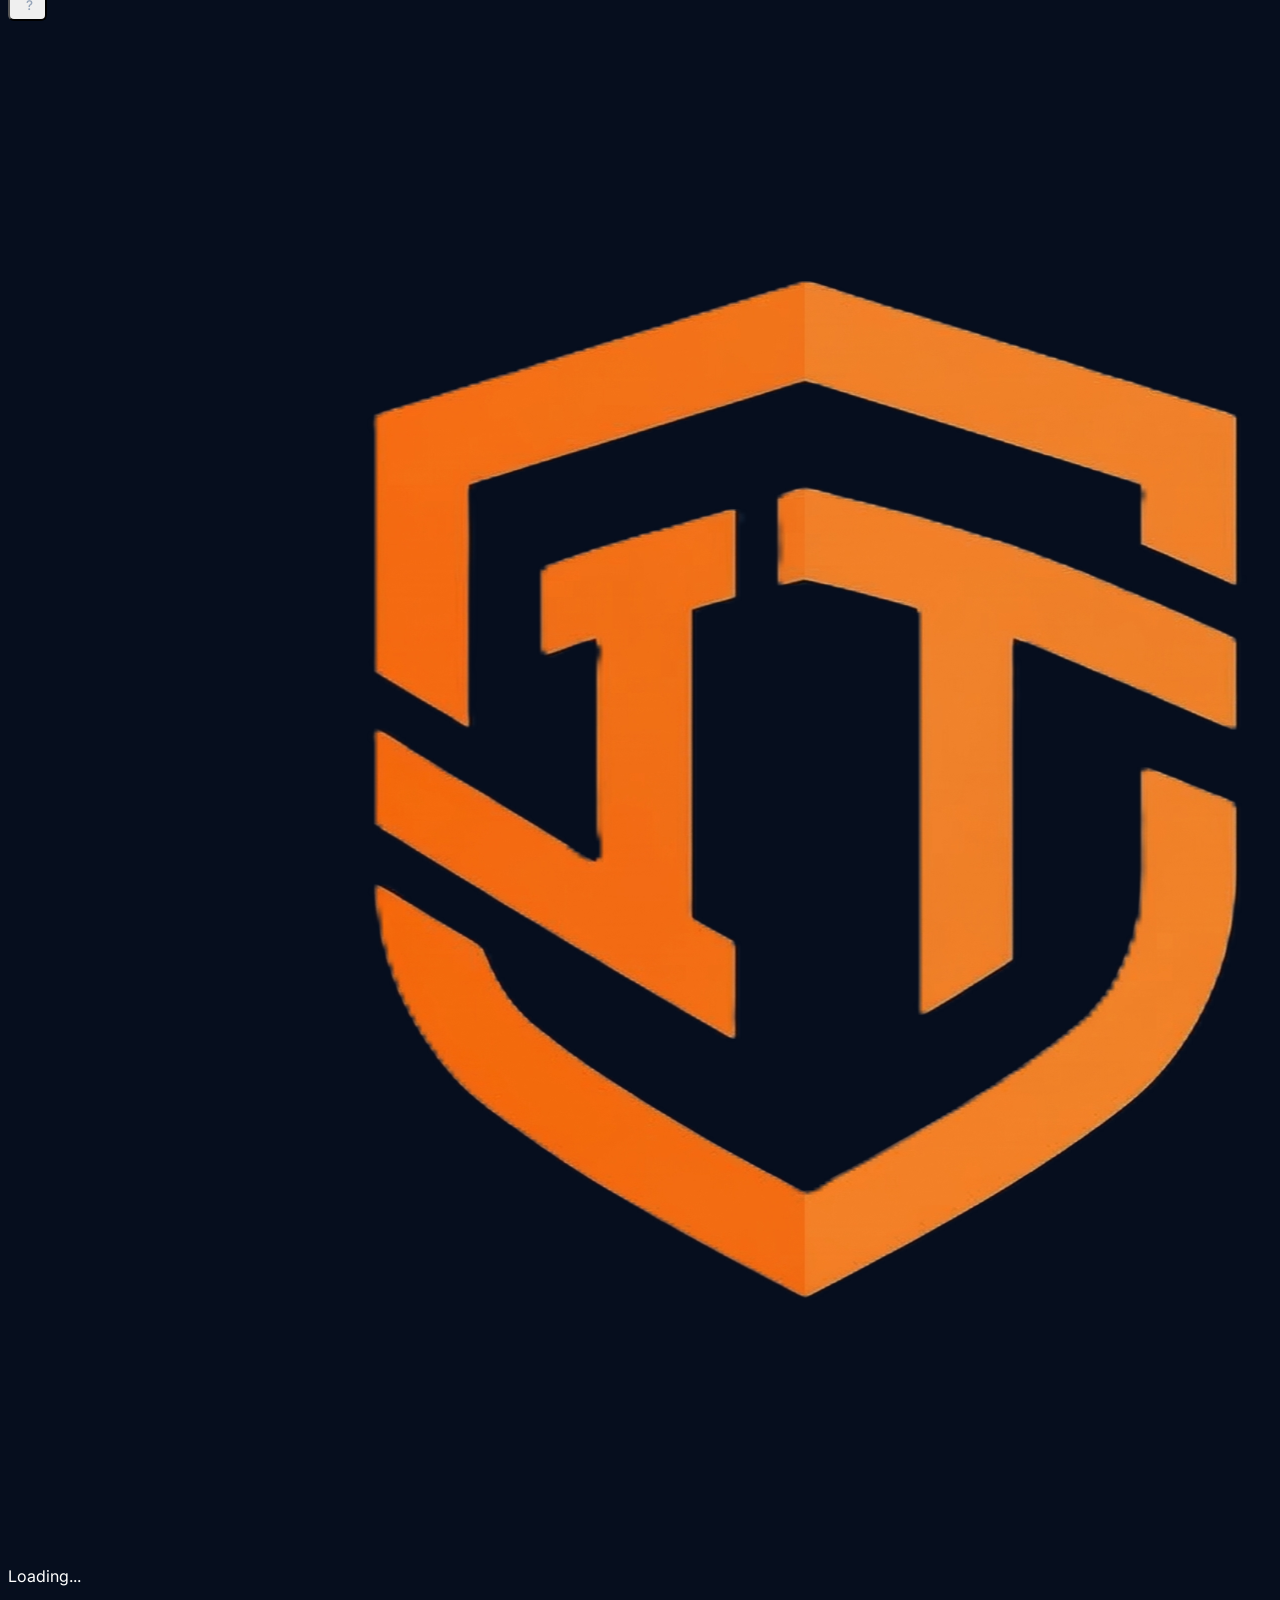
==== commit d4dbab57: "Add Apply to All Selected Days Feature" ====
--- a/app.html
+++ b/app.html
@@ -14,9 +14,10 @@
   <link href="https://fonts.googleapis.com/css2?family=Inter:wght@300;400;500;600;700;800&display=swap" rel="stylesheet" />
   <link rel="stylesheet" href="styles.css" />
 
-  <!-- Firebase SDK (auth only — no database needed) -->
+  <!-- Firebase SDK (auth + Firestore for cross-device sync) -->
   <script src="https://www.gstatic.com/firebasejs/9.23.0/firebase-app-compat.js"></script>
   <script src="https://www.gstatic.com/firebasejs/9.23.0/firebase-auth-compat.js"></script>
+  <script src="https://www.gstatic.com/firebasejs/9.23.0/firebase-firestore-compat.js"></script>
   <script src="firebase-config.js"></script>
 </head>
 <body>
@@ -184,6 +185,71 @@
   </div>
 </div>
 
+<!-- Bulk Log Modal -->
+<div id="modal-bulklog" class="modal-backdrop hidden" onclick="closeBulkLogOutside(event)">
+  <div class="modal-box p-6">
+
+    <div class="flex items-start justify-between mb-4">
+      <div>
+        <h3 class="text-lg font-bold text-white" id="bulklog-title">Log Days</h3>
+        <p class="text-[#94A3B8] text-sm" id="bulklog-subtitle"></p>
+      </div>
+      <button onclick="closeBulkLog()" class="text-[#475569] hover:text-white transition-colors p-1">
+        <svg class="w-5 h-5" fill="none" stroke="currentColor" viewBox="0 0 24 24">
+          <path stroke-linecap="round" stroke-linejoin="round" stroke-width="2" d="M6 18L18 6M6 6l12 12"/>
+        </svg>
+      </button>
+    </div>
+
+    <!-- Toggles -->
+    <div class="space-y-3 mb-5">
+      <div class="flex items-center justify-between p-3 rounded-lg bg-[#0A1628] border border-[#1e3a5f]">
+        <div>
+          <p class="text-sm font-medium text-white">Mark as Leave</p>
+          <p class="text-xs text-[#475569]">Day off / vacation / sick leave</p>
+        </div>
+        <button class="toggle-btn" id="btoggle-leave" onclick="toggleBulkLeave()"></button>
+      </div>
+      <div class="flex items-center justify-between p-3 rounded-lg bg-[#0A1628] border border-[#1e3a5f]">
+        <div>
+          <p class="text-sm font-medium text-white">Mark as Holiday</p>
+          <p class="text-xs text-[#475569]">Override: mark as non-working holiday</p>
+        </div>
+        <button class="toggle-btn" id="btoggle-holiday" onclick="toggleBulkHoliday()"></button>
+      </div>
+    </div>
+
+    <!-- Time logging -->
+    <div id="bulklog-timesection">
+      <div class="border-t border-[#1e3a5f] pt-4 space-y-4">
+        <div class="grid grid-cols-2 gap-3">
+          <div>
+            <label class="block text-xs font-medium text-[#94A3B8] mb-1.5">Time In</label>
+            <input id="bl-timein" class="input-field text-sm" type="time" onchange="calcBulkHours()" />
+          </div>
+          <div>
+            <label class="block text-xs font-medium text-[#94A3B8] mb-1.5">Time Out</label>
+            <input id="bl-timeout" class="input-field text-sm" type="time" onchange="calcBulkHours()" />
+          </div>
+        </div>
+        <div class="flex items-center justify-between p-3 rounded-lg bg-[#0A1628] border border-[#1e3a5f]">
+          <div>
+            <p class="text-sm font-medium text-white">Lunch Break</p>
+            <p class="text-xs text-[#475569]">Toggle on to include break in hours (no deduction)</p>
+          </div>
+          <button class="toggle-btn" id="btoggle-lunch" onclick="toggleBulkLunch()"></button>
+        </div>
+        <div class="p-3 rounded-lg bg-[#060E1E] border border-[#1e3a5f] text-center">
+          <p class="text-xs text-[#94A3B8] mb-0.5">Hours per Day</p>
+          <p class="text-2xl font-bold" id="bulk-hours-value" style="color:#475569">—</p>
+        </div>
+      </div>
+    </div>
+
+    <button class="btn-primary w-full py-2.5 text-sm mt-5" onclick="saveBulkLog()">Apply to All Selected Days</button>
+  </div>
+</div>
+
 <!-- Profile Modal -->
 <div id="modal-profile" class="modal-backdrop hidden" onclick="closeProfileOutside(event)">
   <div class="modal-box p-6" id="profile-box" style="max-width:400px">
--- a/styles.css
+++ b/styles.css
@@ -226,11 +226,26 @@
   box-shadow: 0 0 8px rgba(255, 107, 0, 0.5);
 }
 
-.cal-day.holiday-day { background: rgba(255, 107, 0, 0.08); }
-.cal-day.leave-day   { background: rgba(245, 158, 11, 0.1); }
-.cal-day.logged-day  { background: rgba(34, 197, 94, 0.08); }
-.cal-day.future-day  { opacity: 0.45; }
-.cal-day.other-month { opacity: 0.25; pointer-events: none; }
+.cal-day.holiday-day  { background: rgba(255, 107, 0, 0.08); }
+.cal-day.leave-day    { background: rgba(245, 158, 11, 0.1); }
+.cal-day.logged-day   { background: rgba(34, 197, 94, 0.08); }
+.cal-day.future-day   { opacity: 0.45; }
+.cal-day.other-month  { opacity: 0.25; pointer-events: none; }
+.cal-day.selected-day {
+  background: rgba(255, 107, 0, 0.15);
+  border-color: #FF6B00;
+  box-shadow: 0 0 10px rgba(255, 107, 0, 0.4);
+}
+.cal-day.selected-day::after {
+  content: '✓';
+  position: absolute;
+  top: 3px;
+  right: 5px;
+  font-size: 10px;
+  font-weight: 800;
+  color: #FF6B00;
+  line-height: 1;
+}
 
 /* =====================================================
    PROGRESS RING
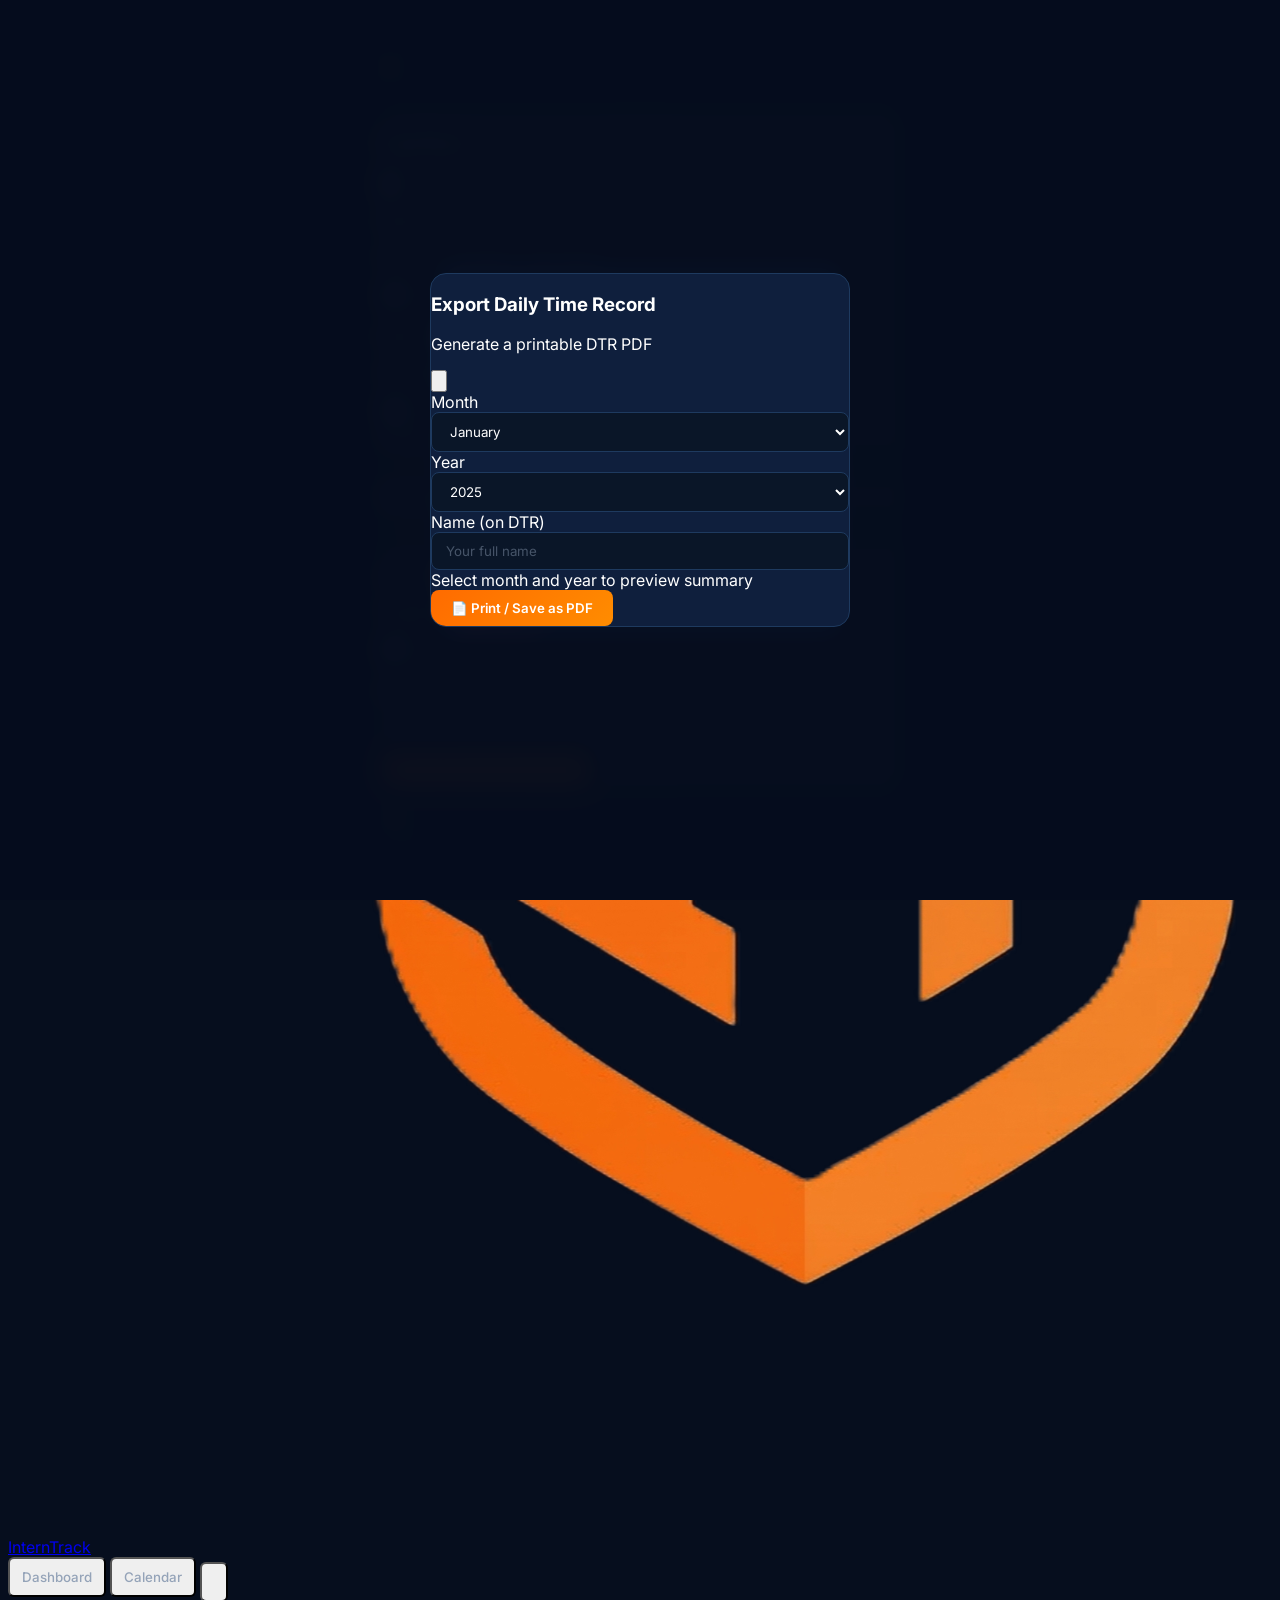
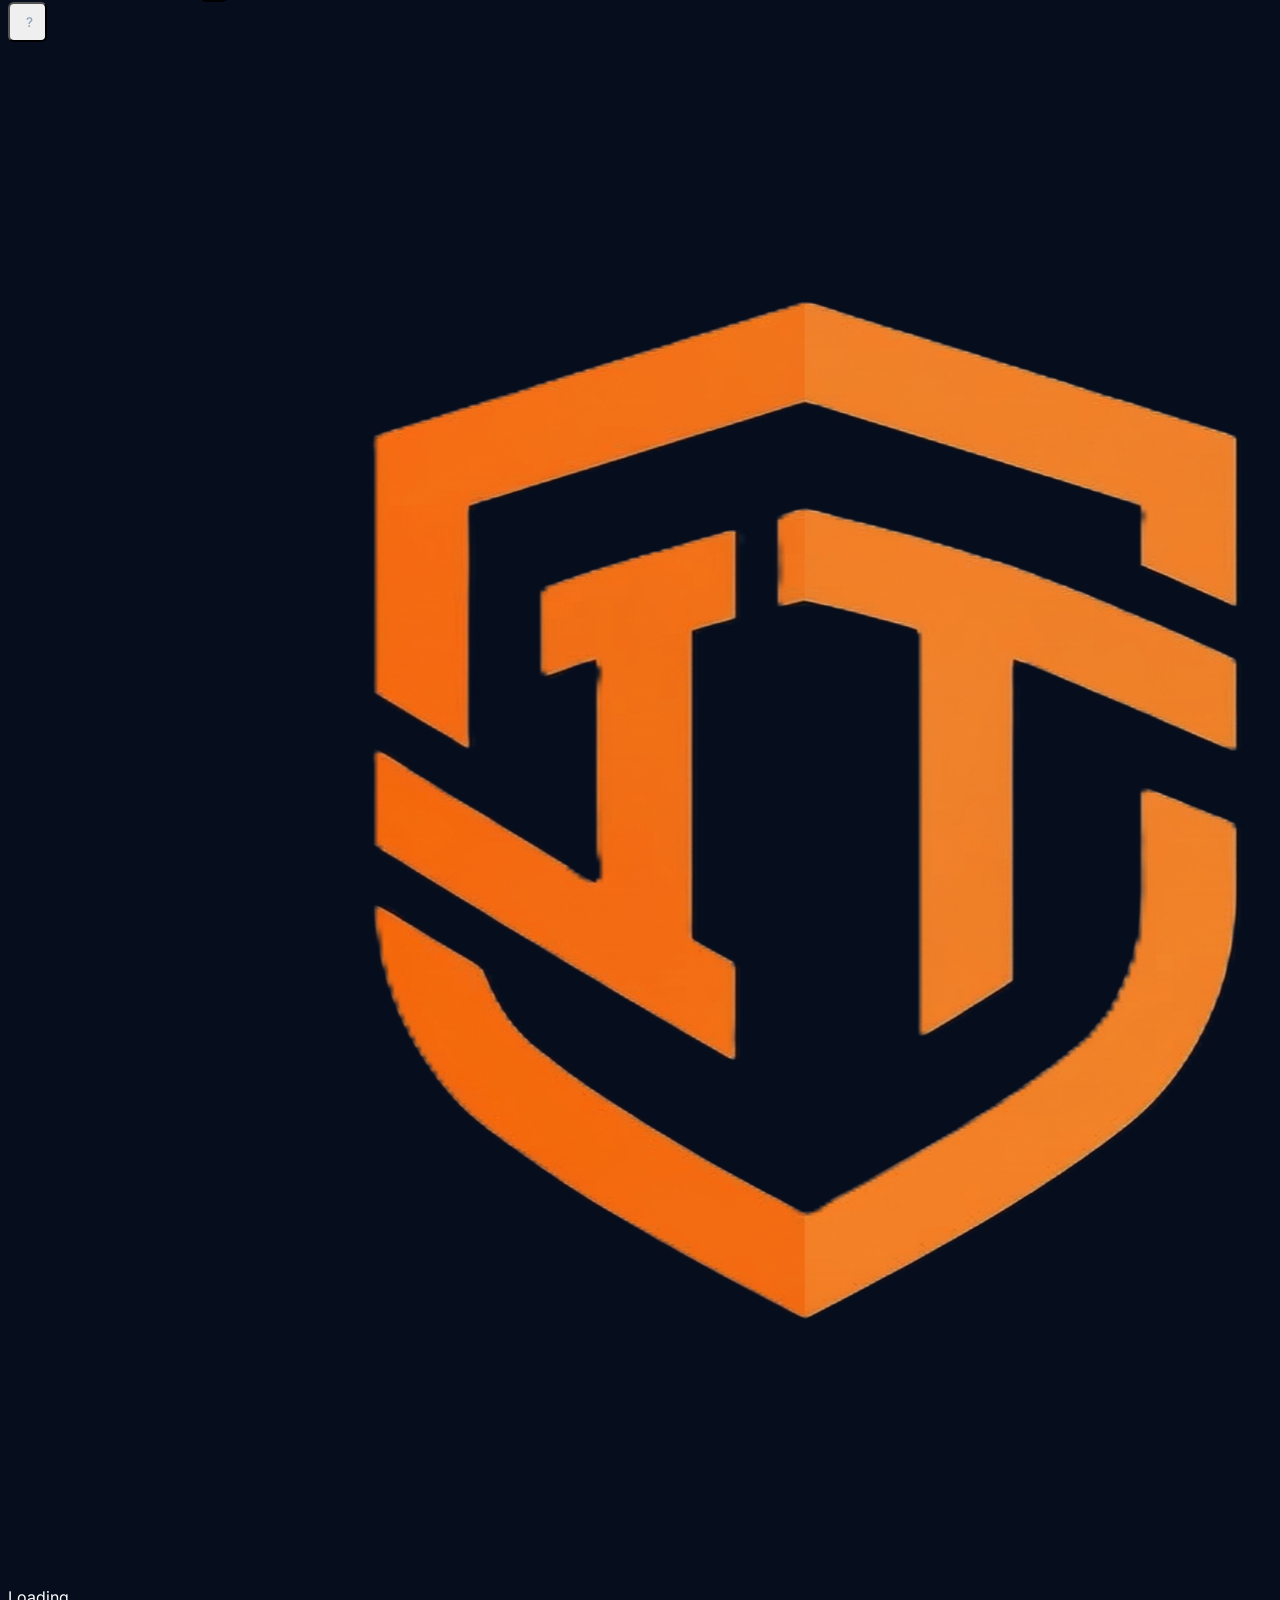
==== commit cc1e5878: "Added Export DTR feature" ====
--- a/app.html
+++ b/app.html
@@ -37,8 +37,8 @@
         <span class="font-bold text-white text-lg">InternTrack</span>
       </a>
 
-      <!-- Nav + user -->
-      <div class="flex items-center gap-1">
+      <!-- Nav + user (desktop only) -->
+      <div class="flex items-center gap-1 desktop-nav-links">
         <button class="nav-link" id="nav-dashboard" onclick="showView('dashboard')">Dashboard</button>
         <button class="nav-link" id="nav-calendar"  onclick="showView('calendar')">Calendar</button>
         <button class="nav-link" id="nav-settings"  onclick="showView('settings')">
@@ -304,6 +304,88 @@
   </div>
 </div>
 
+<!-- Mobile Bottom Nav -->
+<nav class="mobile-nav">
+  <div class="mobile-nav-inner">
+    <button class="mobile-nav-btn" id="mnav-dashboard" onclick="showView('dashboard')">
+      <svg fill="none" stroke="currentColor" viewBox="0 0 24 24"><path stroke-linecap="round" stroke-linejoin="round" stroke-width="2" d="M3 12l2-2m0 0l7-7 7 7M5 10v10a1 1 0 001 1h3m10-11l2 2m-2-2v10a1 1 0 01-1 1h-3m-6 0a1 1 0 001-1v-4a1 1 0 011-1h2a1 1 0 011 1v4a1 1 0 001 1m-6 0h6"/></svg>
+      Dashboard
+    </button>
+    <button class="mobile-nav-btn" id="mnav-calendar" onclick="showView('calendar')">
+      <svg fill="none" stroke="currentColor" viewBox="0 0 24 24"><path stroke-linecap="round" stroke-linejoin="round" stroke-width="2" d="M8 7V3m8 4V3m-9 8h10M5 21h14a2 2 0 002-2V7a2 2 0 00-2-2H5a2 2 0 00-2 2v12a2 2 0 002 2z"/></svg>
+      Calendar
+    </button>
+    <button class="mobile-nav-btn" onclick="openDTRModal()">
+      <svg fill="none" stroke="currentColor" viewBox="0 0 24 24"><path stroke-linecap="round" stroke-linejoin="round" stroke-width="2" d="M12 10v6m0 0l-3-3m3 3l3-3m2 8H7a2 2 0 01-2-2V5a2 2 0 012-2h5.586a1 1 0 01.707.293l5.414 5.414a1 1 0 01.293.707V19a2 2 0 01-2 2z"/></svg>
+      Export DTR
+    </button>
+    <button class="mobile-nav-btn" id="mnav-settings" onclick="showView('settings')">
+      <svg fill="none" stroke="currentColor" viewBox="0 0 24 24"><path stroke-linecap="round" stroke-linejoin="round" stroke-width="2" d="M10.325 4.317c.426-1.756 2.924-1.756 3.35 0a1.724 1.724 0 002.573 1.066c1.543-.94 3.31.826 2.37 2.37a1.724 1.724 0 001.065 2.572c1.756.426 1.756 2.924 0 3.35a1.724 1.724 0 00-1.066 2.573c.94 1.543-.826 3.31-2.37 2.37a1.724 1.724 0 00-2.572 1.065c-.426 1.756-2.924 1.756-3.35 0a1.724 1.724 0 00-2.573-1.066c-1.543.94-3.31-.826-2.37-2.37a1.724 1.724 0 00-1.065-2.572c-1.756-.426-1.756-2.924 0-3.35a1.724 1.724 0 001.066-2.573c-.94-1.543.826-3.31 2.37-2.37.996.608 2.296.07 2.572-1.065z"/><circle cx="12" cy="12" r="3"/></svg>
+      Settings
+    </button>
+    <button class="mobile-nav-btn" onclick="openProfile()">
+      <div id="mnav-avatar" class="w-6 h-6 rounded-full bg-gradient-to-br from-[#FF6B00] to-[#FF8C00] flex items-center justify-center text-white text-xs font-bold">?</div>
+      Profile
+    </button>
+  </div>
+</nav>
+
+<!-- DTR Export Modal -->
+<div id="modal-dtr" class="modal-backdrop hidden" onclick="closeDTROutside(event)">
+  <div class="modal-box p-6" style="max-width:420px">
+    <div class="flex items-start justify-between mb-5">
+      <div>
+        <h3 class="text-lg font-bold text-white">Export Daily Time Record</h3>
+        <p class="text-sm text-[#94A3B8]">Generate a printable DTR PDF</p>
+      </div>
+      <button onclick="closeDTRModal()" class="text-[#475569] hover:text-white transition-colors p-1">
+        <svg class="w-5 h-5" fill="none" stroke="currentColor" viewBox="0 0 24 24">
+          <path stroke-linecap="round" stroke-linejoin="round" stroke-width="2" d="M6 18L18 6M6 6l12 12"/>
+        </svg>
+      </button>
+    </div>
+
+    <div class="space-y-4">
+      <div class="grid grid-cols-2 gap-3">
+        <div>
+          <label class="block text-xs font-medium text-[#94A3B8] mb-1.5">Month</label>
+          <select id="dtr-month" class="input-field text-sm">
+            <option value="1">January</option><option value="2">February</option>
+            <option value="3">March</option><option value="4">April</option>
+            <option value="5">May</option><option value="6">June</option>
+            <option value="7">July</option><option value="8">August</option>
+            <option value="9">September</option><option value="10">October</option>
+            <option value="11">November</option><option value="12">December</option>
+          </select>
+        </div>
+        <div>
+          <label class="block text-xs font-medium text-[#94A3B8] mb-1.5">Year</label>
+          <select id="dtr-year" class="input-field text-sm">
+            <option value="2025">2025</option>
+            <option value="2026">2026</option>
+          </select>
+        </div>
+      </div>
+
+      <div>
+        <label class="block text-xs font-medium text-[#94A3B8] mb-1.5">Name (on DTR)</label>
+        <input id="dtr-name" class="input-field text-sm" type="text" placeholder="Your full name" />
+      </div>
+
+      <div id="dtr-preview" class="p-3 rounded-lg bg-[#060E1E] border border-[#1e3a5f] text-xs text-[#94A3B8]">
+        Select month and year to preview summary
+      </div>
+
+      <button class="btn-primary w-full py-2.5 text-sm" onclick="generateDTR()">
+        📄 Print / Save as PDF
+      </button>
+    </div>
+  </div>
+</div>
+
+<!-- Hidden printable DTR -->
+<div id="dtr-printable" style="display:none"></div>
+
 <style>
   @keyframes spin {
     0%   { transform: rotate(0deg); }
@@ -311,6 +393,9 @@
   }
 </style>
 
+<!-- jsPDF via CDN -->
+<script src="https://cdnjs.cloudflare.com/ajax/libs/jspdf/2.5.1/jspdf.umd.min.js"></script>
+<script src="https://cdnjs.cloudflare.com/ajax/libs/jspdf-autotable/3.8.2/jspdf.plugin.autotable.min.js"></script>
 <script src="app.js"></script>
 </body>
 </html>
--- a/styles.css
+++ b/styles.css
@@ -147,9 +147,13 @@
   color: #94A3B8;
   transition: all 0.2s ease;
   cursor: pointer;
-  padding: 6px 12px;
+  padding: 10px 12px;
   border-radius: 6px;
   font-weight: 500;
+  min-height: 40px;
+  display: inline-flex;
+  align-items: center;
+  justify-content: center;
 }
 
 .nav-link:hover {
@@ -182,10 +186,23 @@
   border: 1px solid #1e3a5f;
   border-radius: 16px;
   max-width: 520px;
-  width: 92%;
-  max-height: 90vh;
+  width: 94%;
+  max-height: 92vh;
   overflow-y: auto;
   animation: slideUp 0.25s ease;
+}
+
+@media (max-width: 480px) {
+  .modal-box {
+    width: 100%;
+    max-height: 95vh;
+    border-bottom-left-radius: 0;
+    border-bottom-right-radius: 0;
+    margin-top: auto;
+  }
+  .modal-backdrop {
+    align-items: flex-end;
+  }
 }
 
 @keyframes fadeIn {
@@ -208,12 +225,23 @@
   cursor: pointer;
   transition: all 0.2s ease;
   position: relative;
-  min-height: 64px;
+  min-height: 60px;
   padding: 4px;
   display: flex;
   flex-direction: column;
   align-items: flex-start;
   justify-content: flex-start;
+}
+
+@media (max-width: 480px) {
+  .cal-day {
+    min-height: 40px;
+    padding: 2px;
+    border-radius: 5px;
+  }
+  .cal-day .badge {
+    display: none;
+  }
 }
 
 .cal-day:hover {
@@ -278,7 +306,7 @@
 .toast {
   position: fixed;
   bottom: 24px;
-  right: 24px;
+  right: 16px;
   z-index: 200;
   background: #0F1F3D;
   border: 1px solid #FF6B00;
@@ -288,7 +316,9 @@
   color: #fff;
   font-weight: 500;
   animation: toastIn 0.3s ease;
-  min-width: 220px;
+  min-width: 200px;
+  max-width: calc(100vw - 32px);
+  font-size: 0.875rem;
 }
 
 @keyframes toastIn {
@@ -379,3 +409,89 @@
 .activity-item:hover {
   border-left-color: #FF6B00;
 }
+
+/* =====================================================
+   MOBILE BOTTOM NAV
+   ===================================================== */
+.mobile-nav {
+  display: none;
+  position: fixed;
+  bottom: 0;
+  left: 0;
+  right: 0;
+  background: #0F1F3D;
+  border-top: 1px solid #1e3a5f;
+  z-index: 50;
+  padding: 8px 0 max(8px, env(safe-area-inset-bottom));
+}
+
+.mobile-nav-inner {
+  display: flex;
+  justify-content: space-around;
+  align-items: center;
+}
+
+.mobile-nav-btn {
+  display: flex;
+  flex-direction: column;
+  align-items: center;
+  gap: 3px;
+  padding: 6px 16px;
+  color: #94A3B8;
+  font-size: 10px;
+  font-weight: 600;
+  border: none;
+  background: none;
+  cursor: pointer;
+  transition: all 0.2s ease;
+  font-family: inherit;
+  border-radius: 10px;
+  min-width: 60px;
+}
+
+.mobile-nav-btn.active,
+.mobile-nav-btn:active {
+  color: #FF6B00;
+}
+
+.mobile-nav-btn svg {
+  width: 22px;
+  height: 22px;
+}
+
+@media (max-width: 640px) {
+  .mobile-nav { display: block; }
+  /* push main content above bottom nav */
+  main { padding-bottom: 80px !important; }
+  /* hide desktop nav links on mobile */
+  .desktop-nav-links { display: none !important; }
+}
+
+/* =====================================================
+   DTR PRINT STYLES
+   ===================================================== */
+@media print {
+  body * { visibility: hidden; }
+  #dtr-printable, #dtr-printable * { visibility: visible; }
+  #dtr-printable {
+    position: fixed;
+    top: 0; left: 0;
+    width: 100%;
+    background: #fff;
+    color: #000;
+    padding: 20px;
+    font-family: Arial, sans-serif;
+    font-size: 11px;
+  }
+}
+
+/* =====================================================
+   GENERAL MOBILE OVERRIDES
+   ===================================================== */
+@media (max-width: 640px) {
+  /* Tighter spacing in cards on small screens */
+  .card { border-radius: 10px; }
+
+  /* Calendar day labels smaller */
+  .cal-day span:first-child { font-size: 10px; }
+}
